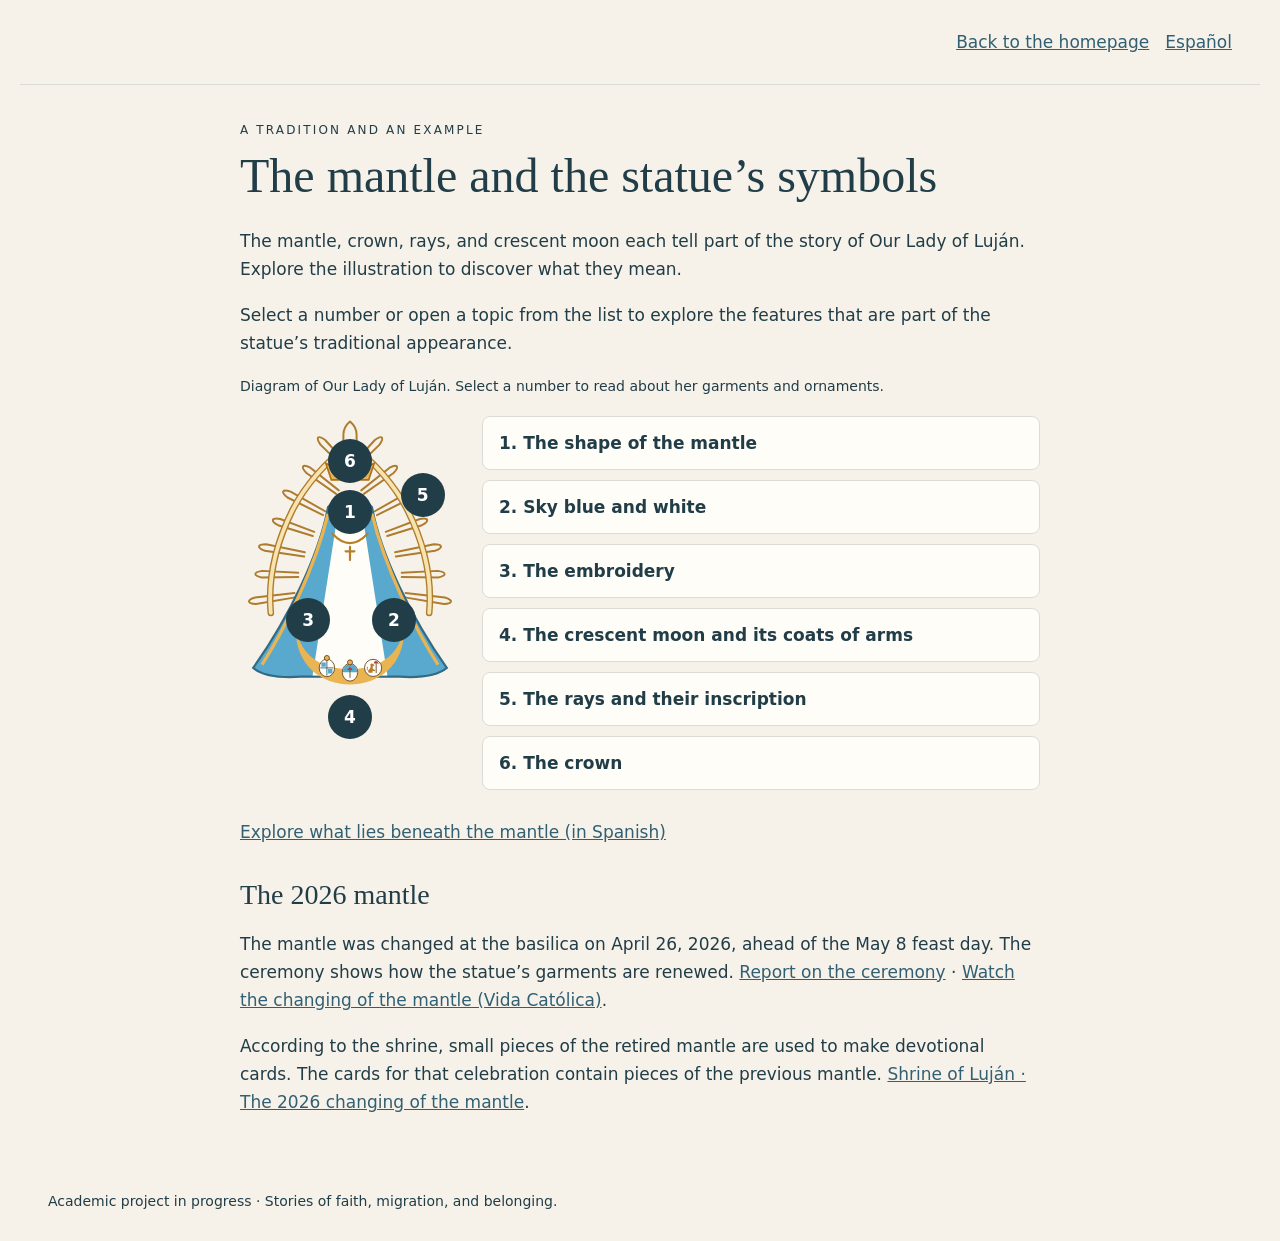
==== leer-el-manto-en.html @ efa9fc17 "Add files via upload" ====
<!doctype html>
<html lang="en">
<head>
<meta charset="utf-8"><meta name="viewport" content="width=device-width,initial-scale=1">
<title>The mantle and the statue’s symbols — Our Lady of Luján</title>
<meta name="description" content="Explore the history of Our Lady of Luján, discover her mantle and statue, and browse an atlas of devotion around the world.">
<link rel="stylesheet" href="sitio.css">
</head>
<body>
<header id="inicio"><a href="index-en.html#explorar">Back to the homepage</a> <a class="language-switch" href="leer-el-manto.html" hreflang="es" lang="es">Español</a></header>
<main>
<section id="leer-el-manto" class="history" aria-labelledby="mantle-title">
<p class="eyebrow page-subtitle">A tradition and an example</p>
<h2 class="page-title" id="mantle-title">The mantle and the statue’s symbols</h2>
<p>The mantle, crown, rays, and crescent moon each tell part of the story of Our Lady of Luján. Explore the illustration to discover what they mean.</p>
<p>Select a number or open a topic from the list to explore the features that are part of the statue’s traditional appearance.</p>
<p class="note">Diagram of Our Lady of Luján. Select a number to read about her garments and ornaments.</p>
<div class="mantle-map"><div class="mantle-drawing">
<svg viewBox="0 0 200 250" aria-hidden="true" focusable="false">
  <g id="rayera-ilustrada" fill="none" stroke="#af7c2e" stroke-width="1.8" stroke-linecap="round" stroke-linejoin="round">
    <path class="rayera-rayo" d="M50.1 164.9L14.6 170.9Q8.5 170.8 8.2 168.8Q7.9 166.8 13.7 165.0L49.5 161.0"/>
    <path class="rayera-rayo" d="M53.0 146.4L19.9 146.8Q14.0 145.7 14.0 143.7Q14.0 141.7 20.1 140.8L53.0 142.4"/>
    <path class="rayera-rayo" d="M58.3 127.8L22.7 122.5Q17.0 120.5 17.3 118.5Q17.7 116.6 23.7 116.6L59.0 123.9"/>
    <path class="rayera-rayo" d="M66.2 109.1L34.6 99.3Q29.3 96.4 29.9 94.5Q30.6 92.6 36.6 93.6L67.5 105.3"/>
    <path class="rayera-rayo" d="M75.5 90.1L43.2 74.1Q38.4 70.4 39.3 68.6Q40.3 66.8 46.0 68.8L77.4 86.6"/>
    <path class="rayera-rayo" d="M87.4 70.8L60.4 51.8Q56.2 47.4 57.4 45.8Q58.6 44.2 64.0 47.0L89.8 67.6"/>
    <path class="rayera-rayo" d="M98.8 51.2L73.1 26.0Q69.7 21.0 71.1 19.6Q72.5 18.2 77.4 21.8L101.7 48.4"/>
    <path class="rayera-rayo" d="M94 40V17Q94 10 100 5Q106 10 106 17V40"/>
    <path class="rayera-rayo" d="M98.3 48.4L122.6 21.8Q127.5 18.2 128.9 19.6Q130.3 21.0 126.9 26.0L101.2 51.2"/>
    <path class="rayera-rayo" d="M110.2 67.6L136.0 47.0Q141.4 44.2 142.6 45.8Q143.8 47.4 139.6 51.8L112.6 70.8"/>
    <path class="rayera-rayo" d="M122.6 86.6L154.0 68.8Q159.7 66.8 160.7 68.6Q161.6 70.4 156.8 74.1L124.5 90.1"/>
    <path class="rayera-rayo" d="M132.5 105.3L163.4 93.6Q169.4 92.6 170.1 94.5Q170.7 96.4 165.4 99.3L133.8 109.1"/>
    <path class="rayera-rayo" d="M141.0 123.9L176.3 116.6Q182.3 116.6 182.7 118.5Q183.0 120.5 177.3 122.5L141.7 127.8"/>
    <path class="rayera-rayo" d="M147.0 142.4L179.9 140.8Q186.0 141.7 186.0 143.7Q186.0 145.7 180.1 146.8L147.0 146.4"/>
    <path class="rayera-rayo" d="M150.5 161.0L186.3 165.0Q192.1 166.8 191.8 168.8Q191.5 170.8 185.4 170.9L149.9 164.9"/>
    <path d="M28 179C25 146 34 113 48 85C62 58 82 39 100 25C118 39 138 58 152 85C166 113 175 146 172 179" stroke="#af7c2e" stroke-width="6"/>
    <path d="M28 179C25 146 34 113 48 85C62 58 82 39 100 25C118 39 138 58 152 85C166 113 175 146 172 179" stroke="#f7e3ae" stroke-width="3.5"/>
  </g>
  <path d="M83 58l-5-15 13 6 9-14 9 14 13-6-5 15z" fill="#eab453" stroke="#ad711e" stroke-width="1.5"/>
  <path d="M80 83q20-24 40 0c8 43 36 101 68 146q-12 10-43 8H55q-31 2-43-8C44 184 72 126 80 83Z" fill="#58a9cd" stroke="#326b86" stroke-width="2"/>
  <path d="M87 101h26l21 135H66z" fill="#fffdf8"/>
  <path d="M80 89C68 139 40 195 20 226m100-137c12 50 40 106 60 137" fill="none" stroke="#eab453" stroke-width="3"/>
  <ellipse cx="100" cy="81" rx="9" ry="13" fill="#e7b976"/>
  <path d="M84 107q16 17 32 0m-16 12v12m-4-8h8" fill="none" stroke="#b58029" stroke-width="2" stroke-linecap="round"/>
  <path d="M51 194c5 25 24 36 49 36s44-11 49-36c1 31-22 50-49 50s-50-19-49-50Z" fill="#eab453"/>
  <!-- Escudos esquemáticos, de izquierda a derecha al mirar de frente. -->
  <g id="escudos-medialuna" stroke="#65451e" stroke-width=".8">
    <g transform="translate(79 229)"><ellipse rx="7" ry="8" fill="#fffdf8"/><path d="M0-7V7M-6 0H6" stroke="#315f73"/><path d="M-5-5h4v4h-4zm6 6h4v4H1z" fill="#58a9cd" stroke="none"/><circle cy="-9" r="2.3" fill="#eab453"/></g>
    <g transform="translate(100 233)"><ellipse rx="7" ry="8" fill="#fffdf8"/><path d="M-6.6 0A6.6 7.6 0 0 1 6.6 0Z" fill="#58a9cd" stroke="none"/><path d="M0 5V-3" stroke="#65451e"/><path d="M-2.6-2 0-5l2.6 3Z" fill="#ac4140" stroke="none"/><circle cy="-9" r="2.3" fill="#eab453"/></g>
    <g transform="translate(121 229)"><circle r="7.8" fill="#fffdf8"/><path d="M2.8-4.2V4.7" stroke="#65451e"/><path d="M.6-4.1Q1-7 3.4-6.1L5.5-4.1Z" fill="#ac4140" stroke="none"/><path d="M-4 4.3Q-5.1 2-3 1L-2-1.7-2.8-2.6-1.7-3.9 .2-3.6 1.2-2.3-.2-1.6-.4.8 1.9 1.9 1.4 3.1-.4 2.7-.6 4.3Z" fill="#b67a29" stroke="none"/><path d="M-4 3Q-6.6 1.7-5.2-.7" fill="none" stroke="#b67a29" stroke-linecap="round"/></g>
  </g>
</svg>
<a href="#manto-forma" data-mantle-detail="manto-forma" aria-label="Open detail 1: The shape of the mantle" style="left:50%;top:34%">1</a>
<a href="#manto-colores" data-mantle-detail="manto-colores" aria-label="Open detail 2: Sky blue and white" style="left:70%;top:72%">2</a>
<a href="#manto-bordado" data-mantle-detail="manto-bordado" aria-label="Open detail 3: The embroidery" style="left:31%;top:72%">3</a>
<a href="#manto-medialuna" data-mantle-detail="manto-medialuna" aria-label="Open detail 4: The crescent moon and its coats of arms" style="left:50%;top:calc(100% + 18px)">4</a>
<a href="#manto-rayos" data-mantle-detail="manto-rayos" aria-label="Open detail 5: The rays and their inscription" style="left:83%;top:28%">5</a>
<a href="#manto-corona" data-mantle-detail="manto-corona" aria-label="Open detail 6: The crown" style="left:50%;top:16%">6</a>
</div><div class="mantle-reading">
<details id="manto-forma"><summary>1. The shape of the mantle</summary><p>The mantle flares out toward the bottom like a poncho. Its wide outline makes the dressed statue of Our Lady of Luján easy to recognize. <a href="https://www.lanacion.com.ar/lifestyle/tradicion-centenaria-particular-historia-del-traje-virgen-nid2363256/" target="_blank" rel="noopener noreferrer">An account from the people who make the garments</a>.</p></details>
<details id="manto-colores"><summary>2. Sky blue and white</summary><p>The traditional outfit pairs a sky-blue mantle with a white dress. The shrine’s celebrations connect these colors with those of the Argentine flag. <a href="https://santuariodelujan.org.ar/dia-virgen-de-lujan-290423/" target="_blank" rel="noopener noreferrer">Shrine of Luján · The mantle and the flag</a>.</p></details>
<details id="manto-bordado"><summary>3. The embroidery</summary><p>Gold embroidery is a familiar feature of the dressed statue. The patterns can change. The monogram and twelve stars described for 2024 belong to that year’s design. <a href="https://santuariodelujan.org.ar/gracias-madre-nuestra-09x080524/" target="_blank" rel="noopener noreferrer">Shrine of Luján · The 2024 design</a>.</p></details>
<details id="manto-medialuna"><summary>4. The crescent moon and its coats of arms</summary>
<p>The crescent moon refers to Revelation 12:1, which describes a woman clothed with the sun, with the moon under her feet and a crown of twelve stars. Catholic tradition has associated this figure with Mary and included the crescent moon in many depictions of the Immaculate Conception. The historical design for the Luján crescent explicitly refers to this passage. <a href="https://repositorio.uca.edu.ar/bitstream/123456789/6572/1/teologia89.pdf" target="_blank" rel="noopener noreferrer">Study by Juan Guillermo Durán</a>.</p>
<p>The silver crescent moon sits at Mary’s feet. The historical design placed the coats of arms of Argentina and Uruguay together at the center. A description also mentions Paraguay’s coat of arms and leaves the exact order unspecified. The illustration simplifies all three. In the <a href="https://www.lanacion.com.ar/cultura/virgen-lujan-imagenes-secretos-de-devocion-historia-nid2383604/" target="_blank" rel="noopener noreferrer">photograph by Adrián Melo</a>, a front view shows Uruguay on the left, Argentina in the center, and Paraguay on the right.</p>
<p><strong>Uruguay.</strong> The oval has four sections. The scales represent equality and justice, the Cerro de Montevideo represents strength, the unbridled horse represents freedom, and the ox represents abundance. <a href="https://patrimonio.servicios.cgn.gub.uy/exhibits/show/papel-moneda/historia-de-los-billetes-en-ur" target="_blank" rel="noopener noreferrer">Historical Archive of Uruguay</a>.</p>
<p><strong>Argentina.</strong> The joined hands represent the union of the provinces. The red Phrygian cap symbolizes freedom, and the rising sun evokes the birth of the nation. <a href="https://www.argentina.gob.ar/pais/simbolos/escudo" target="_blank" rel="noopener noreferrer">Argentine national coat of arms</a>.</p>
<p><strong>Paraguay.</strong> The coat of arms shows a lion next to a spear topped with a Phrygian cap, a symbol of freedom. These elements are part of <a href="https://www2.mre.gov.py/embapar-ecuador/index.php/noticias/14-de-agosto-dia-de-la-bandera-paraguaya?ccm_paging_p=52" target="_blank" rel="noopener noreferrer">Paraguay’s Treasury Seal</a>, which appears on the reverse of its flag. <a href="https://repositorio.uca.edu.ar/bitstream/123456789/6572/1/teologia89.pdf" target="_blank" rel="noopener noreferrer">Historical design</a> · <a href="https://repositorio.uca.edu.ar/bitstream/123456789/19955/2/virgen-lujan-mariologia.pdf" target="_blank" rel="noopener noreferrer">Description of the crescent</a>.</p>
<p>The coats of arms are national emblems. Together on the crescent, they reflect the regional reach of the devotion. The shrine recognizes Our Lady of Luján as the patroness of Argentina, Uruguay, and Paraguay. <a href="https://santuariodelujan.org.ar/historia/" target="_blank" rel="noopener noreferrer">History of the Shrine of Luján</a>.</p>
<p><strong><a href="https://www.lanacion.com.ar/cultura/virgen-lujan-imagenes-secretos-de-devocion-historia-nid2383604/" target="_blank" rel="noopener noreferrer">See a photo of the original statue and its coats of arms ↗</a></strong><br><span class="note">Photo by Adrián Melo, published in La Nación. Look for the caption “Imagen original de la Virgen de Luján.”</span></p></details>
<details id="manto-rayos"><summary>5. The rays and their inscription</summary>
<p>The rays surrounding the statue form an ornament called a <em lang="es">rayera</em>. The band connecting the rays bears an inscription: <strong>“The Virgin of Luján is the first founder of this town”</strong>. The words come from the 1755 document that granted Luján town status. <a href="https://repositorio.uca.edu.ar/bitstream/123456789/12075/1/lujan-virgen-historia-pueblo.pdf" target="_blank" rel="noopener noreferrer">History of Our Lady of Luján, Pontifical Catholic University of Argentina</a>.</p>
<p><a href="https://assets.holyart.it/images/ST008761/pt/500/A/SN094209/CLOSEUP12_HD/h-a6415dd6/estatua-nossa-senhora-de-lujan-em-resina-pintada-60-cm.jpg" target="_blank" rel="noopener noreferrer">See the inscription on a replica (photo by Holyart)</a>.</p></details>
<details id="manto-corona"><summary>6. The crown</summary><p>The crown represents Mary as queen. The statue of Our Lady of Luján was solemnly crowned on May 8, 1887. The crown the statue usually wears today is different from the one used at that ceremony. <a href="https://repositorio.uca.edu.ar/bitstream/123456789/19955/2/virgen-lujan-mariologia.pdf" target="_blank" rel="noopener noreferrer">Historical study, Pontifical Catholic University of Argentina</a>.</p></details>
</div></div>
<p><a href="debajo-del-manto.html">Explore what lies beneath the mantle (in Spanish)</a></p>
<h3>The 2026 mantle</h3>
<p>The mantle was changed at the basilica on April 26, 2026, ahead of the May 8 feast day. The ceremony shows how the statue’s garments are renewed. <a href="https://www.aica.org/imprimir-noticia.php?id=73729" target="_blank" rel="noopener noreferrer">Report on the ceremony</a> · <a href="https://www.youtube.com/watch?v=lxQL10PiBLA" target="_blank" rel="noopener noreferrer">Watch the changing of the mantle (Vida Católica)</a>.</p>
<p>According to the shrine, small pieces of the retired mantle are used to make devotional cards. The cards for that celebration contain pieces of the previous mantle. <a href="https://santuariodelujan.org.ar/misa-de-cambio-de-manto-2026/" target="_blank" rel="noopener noreferrer">Shrine of Luján · The 2026 changing of the mantle</a>.</p>
</section>
</main>
<dialog id="mantle-dialog" class="story-dialog" aria-labelledby="mantle-dialog-title"><div class="dialog-toolbar"><button type="button" id="close-mantle" autofocus>Close</button></div><article class="card"><h2 id="mantle-dialog-title"></h2><div id="mantle-dialog-body"></div></article></dialog>
<footer>Academic project in progress · Stories of faith, migration, and belonging.</footer>
<script>
(()=>{
  const dialog=document.getElementById('mantle-dialog');
  if(!dialog || typeof dialog.showModal!=='function')return;
  const title=document.getElementById('mantle-dialog-title');
  const body=document.getElementById('mantle-dialog-body');
  const topics=new Map();let trigger;
  function openTopic(id,from){
    const topic=topics.get(id);if(!topic)return;
    trigger=from;title.textContent=topic.title;body.replaceChildren(topic.content.cloneNode(true));
    dialog.showModal();dialog.scrollTop=0;
  }
  document.querySelectorAll('.mantle-reading details').forEach(detail=>{
    const summary=detail.querySelector('summary');
    const content=document.createDocumentFragment();
    for(const child of detail.childNodes){if(child!==summary)content.append(child.cloneNode(true));}
    const id=detail.id;topics.set(id,{title:summary.textContent,content});
    const button=document.createElement('button');button.type='button';button.id=id;button.textContent=summary.textContent;
    button.setAttribute('aria-haspopup','dialog');button.setAttribute('aria-controls',dialog.id);
    button.addEventListener('click',()=>openTopic(id,button));detail.replaceWith(button);
  });
  document.querySelectorAll('[data-mantle-detail]').forEach(link=>{
    link.setAttribute('aria-haspopup','dialog');link.setAttribute('aria-controls',dialog.id);
    link.addEventListener('click',event=>{event.preventDefault();openTopic(link.dataset.mantleDetail,link);});
  });
  document.getElementById('close-mantle').addEventListener('click',()=>dialog.close());
  dialog.addEventListener('close',()=>{if(trigger?.isConnected)trigger.focus({preventScroll:true});});
})();
</script>
</body></html>
---- sitio.css ----
:root{color-scheme:light;--ink:#213d48;--paper:#f6f2e9;--blue:#315f73;--line:#d9ddd6}*{box-sizing:border-box}body{margin:0;background:var(--paper);color:var(--ink);font:17px/1.65 system-ui,sans-serif}header,main,footer{max-width:1240px;margin:auto;padding:28px}header{display:flex;justify-content:flex-end;border-bottom:1px solid var(--line)}header a,a{color:var(--blue)}.brand{font-weight:700;text-decoration:none}.eyebrow{font-size:12px;letter-spacing:.18em;text-transform:uppercase}.intro{max-width:850px;padding:16px 0 28px}h1{font:clamp(45px,7vw,82px)/1.06 Georgia,serif;margin:16px 0 24px;font-weight:400}h2,h3{font-family:Georgia,serif;font-weight:400;line-height:1.2}h2{font-size:34px}h3{font-size:28px;margin:12px 0}.lead{font-size:21px;max-width:680px}.atlas{display:grid;grid-template-columns:1.2fr 1fr;gap:26px}.map{background:#e0e9e6;border-radius:12px;padding:20px;align-self:start}.map button,.filters button{font:inherit;cursor:pointer;border:1px solid var(--blue);border-radius:30px;padding:8px 16px;background:transparent;color:var(--ink)}button[aria-pressed=true]{background:var(--blue);color:white}.filters{display:flex;flex-wrap:wrap;gap:8px;margin-bottom:16px}.card{background:#fffdf8;border:1px solid var(--line);border-radius:12px;padding:26px}.status{font-size:13px;border-left:3px solid #b58b42;padding-left:12px}li{margin:9px 0}.note{font-size:14px}#metodo{margin-top:60px;border-top:1px solid var(--line);padding-top:20px;max-width:850px}footer{font-size:14px}.pin{fill:#315f73;stroke:white;stroke-width:2}.pin-label{font:14px system-ui;fill:#213d48}.ocean-label{font:12px system-ui;fill:#527780;letter-spacing:3px}button:focus-visible,a:focus-visible{outline:3px solid #b58b42;outline-offset:4px}@media(max-width:760px){.atlas{grid-template-columns:1fr}header,main,footer{padding:20px}.intro{padding-top:12px}header{font-size:14px}}
.map-point{cursor:pointer}.hit-area{fill:transparent}.map-point:hover .pin,.map-point[aria-pressed=true] .pin{fill:#a36a22;stroke-width:3}.map-point:focus-visible{outline:none}.map-point:focus-visible .hit-area{stroke:#a36a22;stroke-width:3}

#map{height:450px;border-radius:8px;margin-top:15px}.atlas-marker{background:none;border:0}.atlas-marker span{display:block;width:24px;height:24px;background:#315f73;border:3px solid white;border-radius:50%;box-shadow:0 1px 6px #345}.atlas-marker.selected span{background:#a36a22}.atlas-marker:focus-visible{outline:3px solid #a36a22}.leaflet-container{font-family:system-ui,sans-serif}

.atlas-marker.origin span{background:#824d75}.atlas-marker.origin.selected span{background:#824d75;box-shadow:0 0 0 4px #d5ad66}.leaflet-attribution-flag{display:none!important}

.atlas{grid-template-columns:minmax(0,1.5fr) minmax(260px,1fr);align-items:start}main:has(>.atlas){padding-top:14px}
.places h2{margin:0 0 10px;font-size:28px}.filters{display:grid;gap:8px}.filters button{border-radius:8px;text-align:left;width:100%;background:#fffdf8;padding:10px 14px}.filters button:hover{border-color:#a36a22}.filters button[aria-pressed=true]{background:var(--blue);color:white}
.story-dialog{color:var(--ink);background:#fffdf8;border:1px solid var(--line);border-radius:14px;width:min(720px,calc(100% - 32px));max-height:85vh;max-height:85dvh;padding:0;overflow:auto;overscroll-behavior:contain}.story-dialog::backdrop{background:rgba(21,42,50,.65)}.dialog-toolbar{position:sticky;top:0;display:flex;justify-content:flex-end;padding:12px 18px;background:#fffdf8;border-bottom:1px solid var(--line);z-index:1}.dialog-toolbar button{font:inherit;cursor:pointer;background:transparent;color:var(--ink);border:1px solid var(--blue);border-radius:24px;padding:7px 18px}.story-dialog .card{border:0;border-radius:0;overflow-wrap:anywhere}.story-dialog h2{font-size:32px;margin:12px 0 24px}body:has(.story-dialog[open]){overflow:hidden}
@media(max-width:760px){.atlas{grid-template-columns:1fr}#map{height:360px}.story-dialog .card{padding:20px}.story-dialog h2{font-size:28px}}

.story-photo{margin:0 0 24px}.story-photo img{display:block;width:100%;height:auto;border-radius:8px}.story-photo figcaption{font-size:13px;line-height:1.5;margin-top:8px}

.history{max-width:800px;margin:8px auto 12px;scroll-margin-top:24px}.history h3{margin-top:32px}.history p{margin:18px 0}.history a{overflow-wrap:anywhere}

.mantle-map{display:grid;grid-template-columns:minmax(140px,220px) minmax(0,1fr);gap:22px;align-items:start}.mantle-drawing{position:relative;aspect-ratio:4/5;margin-bottom:44px}.mantle-drawing svg{width:100%;height:100%}.mantle-drawing a{position:absolute;display:grid;place-items:center;width:44px;height:44px;border-radius:50%;background:#213d48;color:white;text-decoration:none;font-weight:700;transform:translate(-50%,-50%)}.mantle-drawing a:first-of-type{left:50%;top:46%}.mantle-drawing a:last-of-type{left:70%;top:72%}.mantle-reading details{background:#fffdf8;border:1px solid var(--line);border-radius:8px;padding:12px 16px;margin-bottom:10px}.mantle-reading summary{cursor:pointer;font-weight:700}.mantle-reading summary:focus-visible{outline:3px solid #b58b42}.mantle-reading details:target{border-color:#315f73}@media(max-width:560px){.mantle-map{grid-template-columns:1fr}.mantle-drawing{width:min(100%,220px);margin:0 auto 44px}}

.rayera-label{position:absolute;top:calc(100% + 2px);left:50%;transform:translateX(-50%);padding:1px 6px;background:#fff5db;color:#513818;border:1px solid #b98236;border-radius:4px;font:700 11px/1.4 system-ui,sans-serif;white-space:nowrap;pointer-events:none}

.layer-panel{display:grid;grid-template-columns:minmax(90px,150px) minmax(0,1fr);gap:18px;align-items:center;padding:18px;border:1px solid #d9ddd6;border-radius:12px;background:#fffdf8;margin:12px 0}.layer-panel[hidden],.layer-controls[hidden]{display:none}.layer-panel svg{width:100%;max-height:170px}.layer-panel h3,.layer-panel p{margin:0 0 8px}.layer-controls{display:flex;gap:10px}.layer-controls button{font:inherit;cursor:pointer;color:#213d48;background:#fffdf8;border:1px solid #315f73;border-radius:8px;padding:8px 14px}@media(max-width:460px){.layer-panel{grid-template-columns:1fr}}

.mantle-reading>button{display:block;width:100%;text-align:left;font:inherit;font-weight:700;color:#213d48;background:#fffdf8;border:1px solid #d9ddd6;border-radius:8px;padding:12px 16px;margin-bottom:10px;cursor:pointer}.mantle-reading>button:hover{border-color:#315f73}

.site-paths{display:grid;grid-template-columns:repeat(2,minmax(0,1fr));gap:10px;margin:24px 0 0}.site-path{display:block;padding:12px 16px;border:1px solid var(--line);border-radius:9px;background:#fffdf8;color:var(--ink);text-decoration:none}.site-path strong,.site-path span{display:block}.site-path span{font-size:.87em}.site-path-main{background:#315f73;color:white;border-color:#315f73}.site-path:hover strong{text-decoration:underline}.site-path:focus-visible{outline:3px solid #b58b42;outline-offset:3px}#atlas,#explorar{scroll-margin-top:18px}@media(max-width:520px){.site-paths{grid-template-columns:1fr}}

.song-list{display:grid;gap:12px}.song-card h3{margin:0 0 6px}.song-card p{margin:8px 0}.song-card p:last-child{margin-bottom:0}#canciones{margin-bottom:48px}

.pilgrimage-route { margin: 24px 0 40px; }
.pilgrimage-route ol { display: grid; grid-template-columns: repeat(5, minmax(0, 1fr)); list-style: none; padding: 0; }
.pilgrimage-route li { position: relative; padding: 0 6px; }
.pilgrimage-route li:not(:last-child)::before { content: ""; position: absolute; top: 18px; left: 50%; width: 100%; border-top: 2px solid #b98236; }
.pilgrimage-route summary { display: grid; justify-items: center; gap: 6px; text-align: center; cursor: pointer; list-style: none; }
.pilgrimage-route summary::-webkit-details-marker { display: none; }
.pilgrimage-route summary:hover strong, .pilgrimage-route details[open] summary strong { text-decoration: underline; }
.pilgrimage-route summary span { position: relative; display: grid; place-items: center; width: 36px; height: 36px; border-radius: 50%; background: #315f73; color: white; font-weight: 700; }
.pilgrimage-route details p { margin: 8px 0 12px; }
@media (max-width: 600px) {
  .pilgrimage-route ol { grid-template-columns: 1fr; }
  .pilgrimage-route li { padding: 0 0 12px; }
  .pilgrimage-route li:not(:last-child)::before { top: 18px; bottom: -18px; left: 17px; width: 0; border-top: 0; border-left: 2px solid #b98236; }
  .pilgrimage-route summary { grid-template-columns: 36px 1fr; justify-items: start; align-items: center; text-align: left; }
  .pilgrimage-route details p { margin-left: 42px; }
}

.intro > .page-title, .history > .page-title { font: 400 clamp(32px, 5vw, 48px)/1.12 Georgia, serif; margin: 0 0 24px; }
.intro > .page-subtitle, .history > .page-subtitle { margin: 0 0 8px; }

header .language-switch { margin-inline-start: 1rem; }
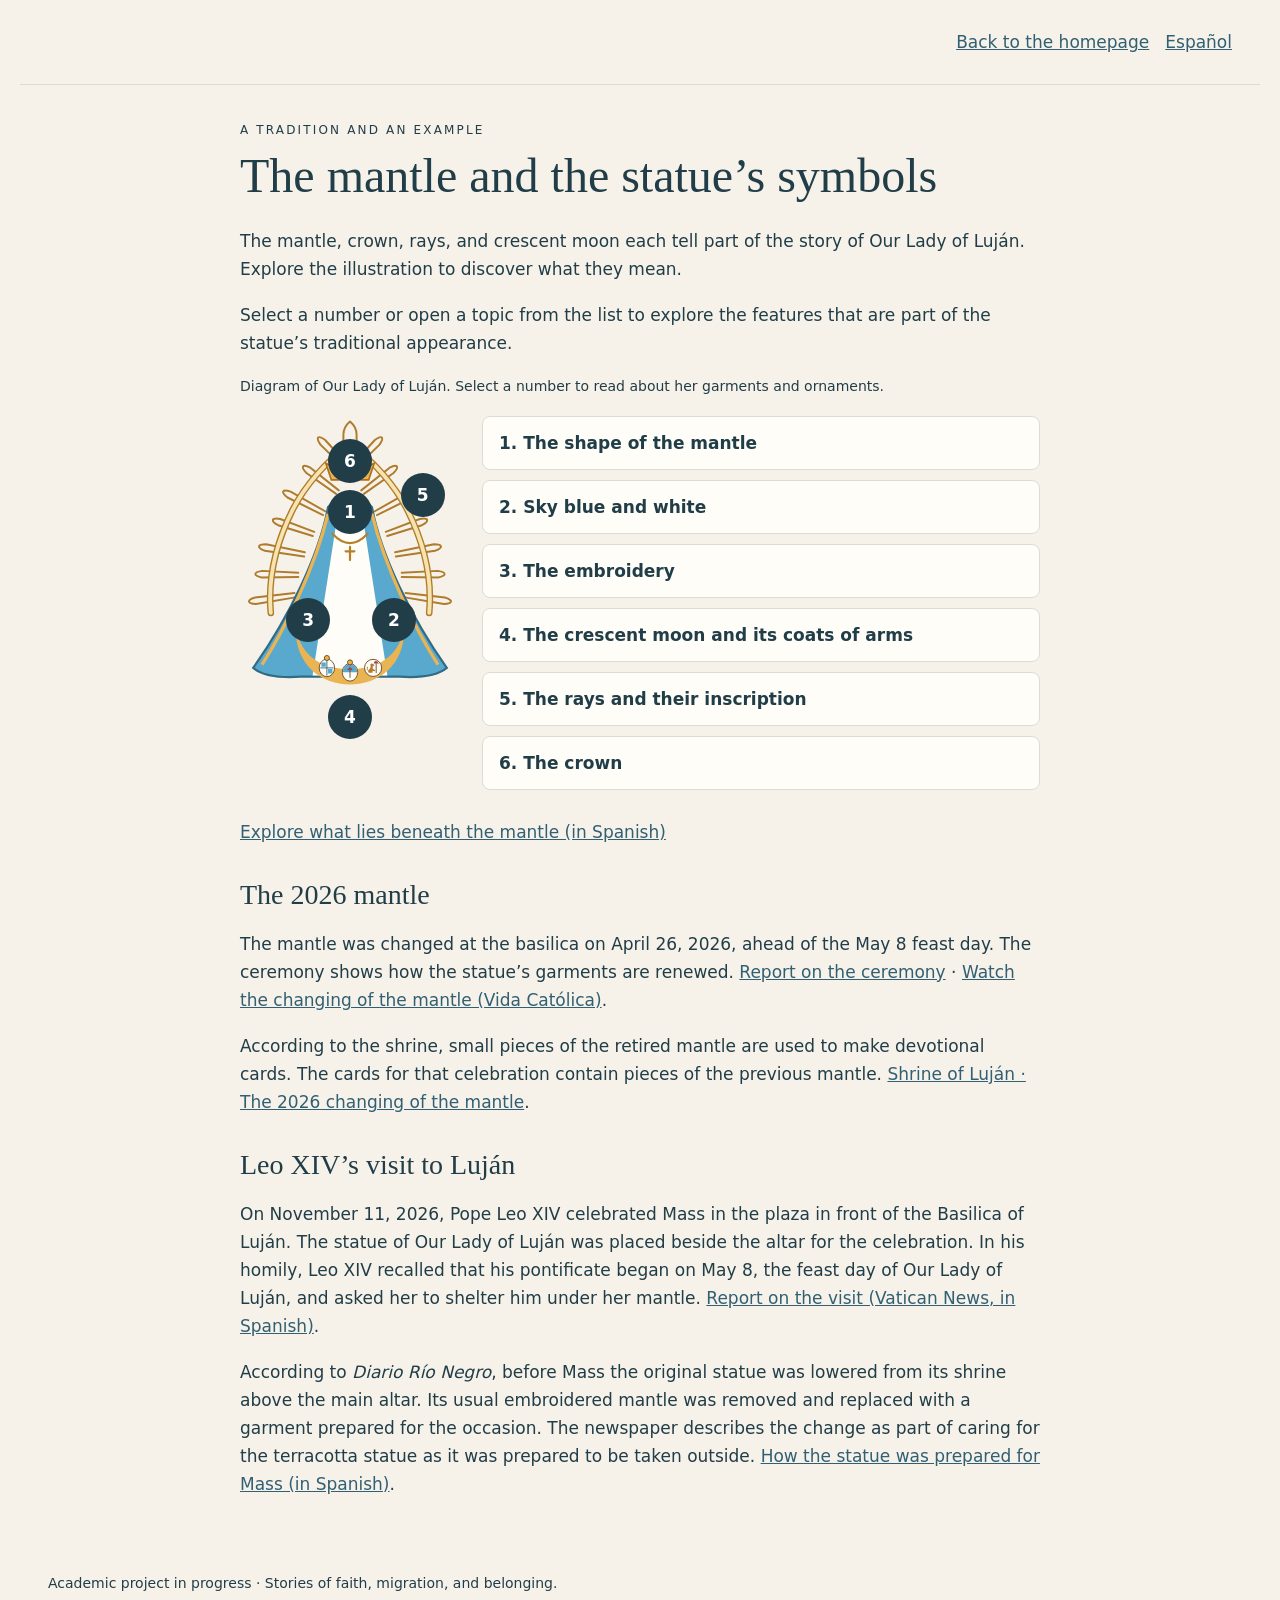
==== commit 5b19084d: "Add files via upload cambio de manto" ====
--- a/leer-el-manto-en.html
+++ b/leer-el-manto-en.html
@@ -77,6 +77,9 @@
 <h3>The 2026 mantle</h3>
 <p>The mantle was changed at the basilica on April 26, 2026, ahead of the May 8 feast day. The ceremony shows how the statue’s garments are renewed. <a href="https://www.aica.org/imprimir-noticia.php?id=73729" target="_blank" rel="noopener noreferrer">Report on the ceremony</a> · <a href="https://www.youtube.com/watch?v=lxQL10PiBLA" target="_blank" rel="noopener noreferrer">Watch the changing of the mantle (Vida Católica)</a>.</p>
 <p>According to the shrine, small pieces of the retired mantle are used to make devotional cards. The cards for that celebration contain pieces of the previous mantle. <a href="https://santuariodelujan.org.ar/misa-de-cambio-de-manto-2026/" target="_blank" rel="noopener noreferrer">Shrine of Luján · The 2026 changing of the mantle</a>.</p>
+<h3>Leo XIV’s visit to Luján</h3>
+<p>On November 11, 2026, Pope Leo XIV celebrated Mass in the plaza in front of the Basilica of Luján. The statue of Our Lady of Luján was placed beside the altar for the celebration. In his homily, Leo XIV recalled that his pontificate began on May 8, the feast day of Our Lady of Luján, and asked her to shelter him under her mantle. <a href="https://www.vaticannews.va/es/papa/news/2026-11/papa-leon-xiv-en-lujan-argentina-levantate-y-camina.html" target="_blank" rel="noopener noreferrer">Report on the visit (Vatican News, in Spanish)</a>.</p>
+<p>According to <cite>Diario Río Negro</cite>, before Mass the original statue was lowered from its shrine above the main altar. Its usual embroidered mantle was removed and replaced with a garment prepared for the occasion. The newspaper describes the change as part of caring for the terracotta statue as it was prepared to be taken outside. <a href="https://www.rionegro.com.ar/sociedad/por-que-cambiaron-el-manto-a-la-virgen-de-lujan-antes-de-llegar-al-altar-del-papa-leon-xiv-4793887/" target="_blank" rel="noopener noreferrer">How the statue was prepared for Mass (in Spanish)</a>.</p>
 </section>
 </main>
 <dialog id="mantle-dialog" class="story-dialog" aria-labelledby="mantle-dialog-title"><div class="dialog-toolbar"><button type="button" id="close-mantle" autofocus>Close</button></div><article class="card"><h2 id="mantle-dialog-title"></h2><div id="mantle-dialog-body"></div></article></dialog>
